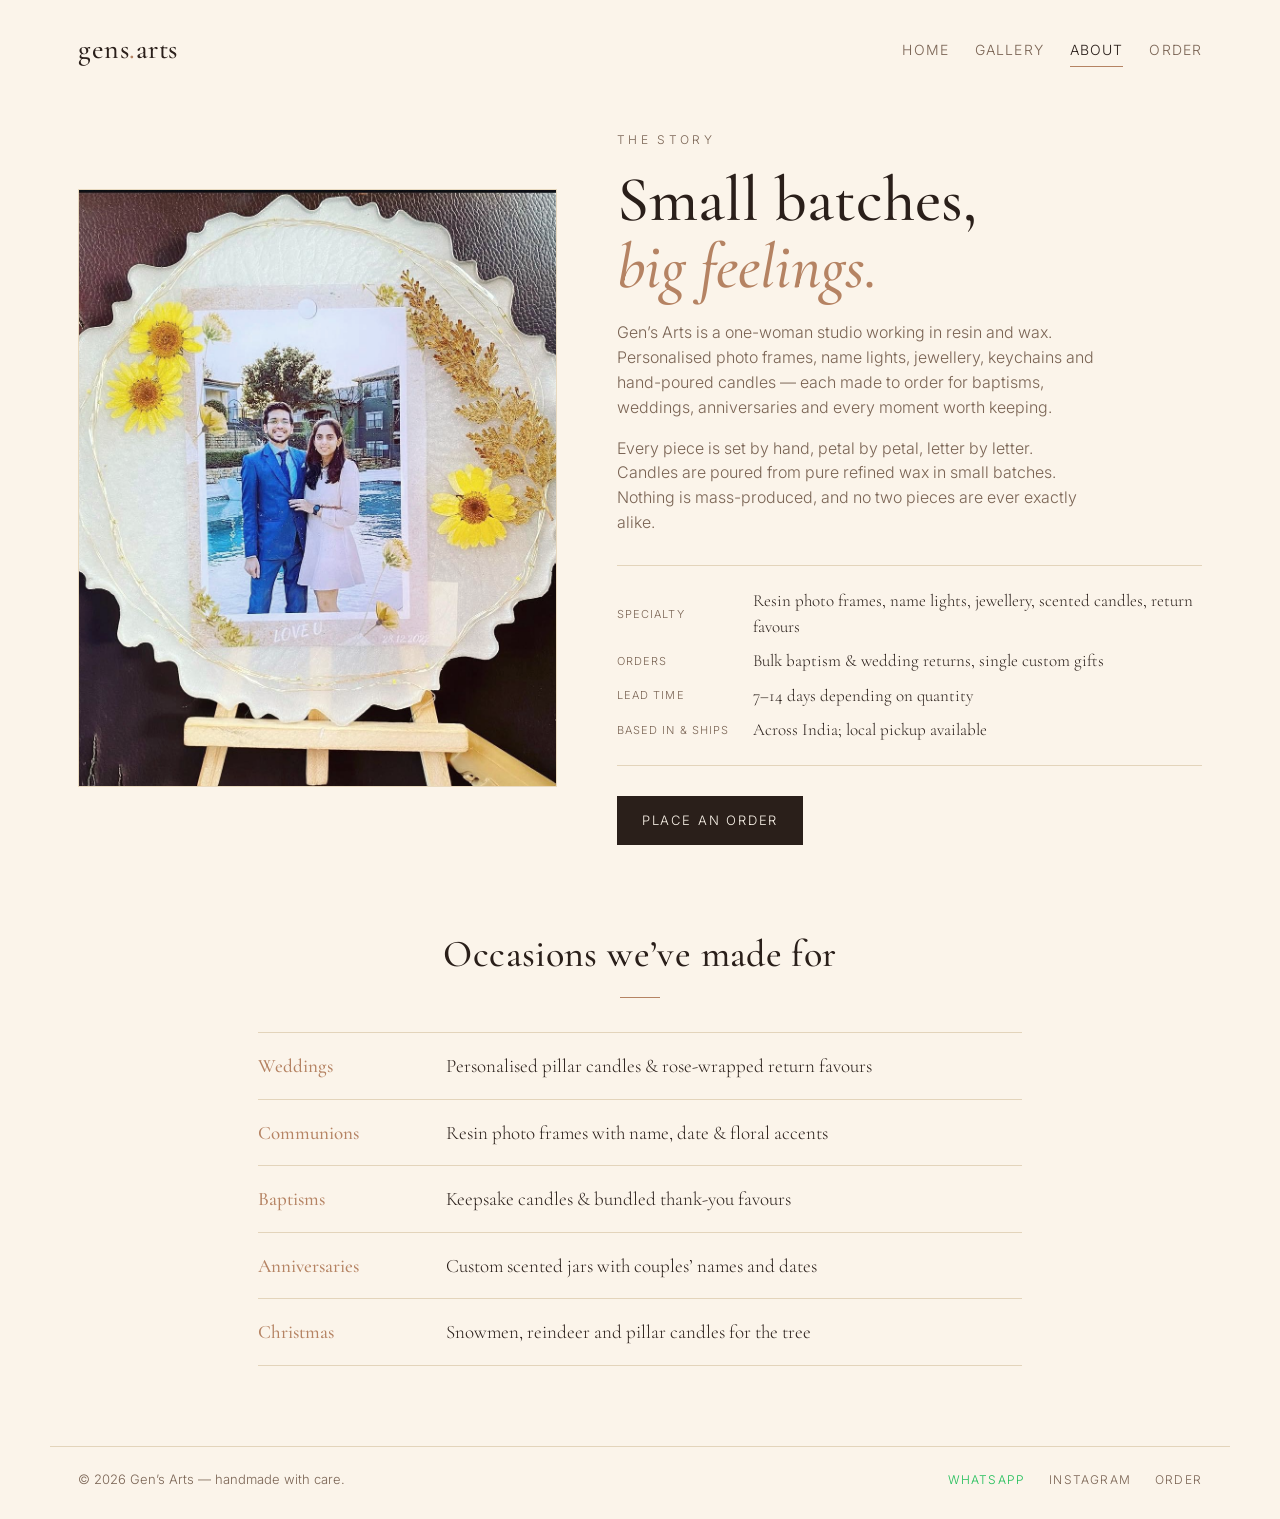
==== about.html @ d647cb42 "Initial site — Gen's Arts (gensarts.in)" ====
<!doctype html>
<html lang="en">
<head>
<meta charset="utf-8" />
<meta name="viewport" content="width=device-width, initial-scale=1" />
<title>About — Gen's Arts</title>
<link rel="preconnect" href="https://fonts.googleapis.com" />
<link rel="preconnect" href="https://fonts.gstatic.com" crossorigin />
<link href="https://fonts.googleapis.com/css2?family=Cormorant+Garamond:ital,wght@0,400;0,500;0,600;1,400&family=Inter:wght@300;400;500&display=swap" rel="stylesheet" />
<link rel="stylesheet" href="styles.css" />
</head>
<body>

<header class="nav">
  <a class="brand" href="index.html">gens<span>.</span>arts</a>
  <nav>
    <a href="index.html">Home</a>
    <a href="gallery.html">Gallery</a>
    <a href="about.html" class="active">About</a>
    <a href="contact.html">Order</a>
  </nav>
</header>

<section class="about">
  <div class="about-img">
    <img src="images/gens-21.jpg" alt="Resin photo frame keepsake by Gen's Arts" />
  </div>
  <div class="about-copy">
    <p class="eyebrow">The story</p>
    <h1>Small batches,<br/><em>big feelings.</em></h1>
    <p>
      Gen&rsquo;s Arts is a one-woman studio working in resin and wax.
      Personalised photo frames, name lights, jewellery, keychains
      and hand-poured candles &mdash; each made to order for baptisms,
      weddings, anniversaries and every moment worth keeping.
    </p>
    <p>
      Every piece is set by hand, petal by petal, letter by letter.
      Candles are poured from pure refined wax in small batches. Nothing
      is mass-produced, and no two pieces are ever exactly alike.
    </p>

    <dl class="meta">
      <dt>Specialty</dt><dd>Resin photo frames, name lights, jewellery, scented candles, return favours</dd>
      <dt>Orders</dt><dd>Bulk baptism &amp; wedding returns, single custom gifts</dd>
      <dt>Lead time</dt><dd>7&ndash;14 days depending on quantity</dd>
      <dt>Based in &amp; ships</dt><dd>Across India; local pickup available</dd>
    </dl>

    <a href="contact.html" class="btn">Place an order</a>
  </div>
</section>

<section class="press">
  <h2 class="section-title">Occasions we&rsquo;ve made for</h2>
  <ul class="press-list">
    <li><span>Weddings</span> Personalised pillar candles &amp; rose-wrapped return favours</li>
    <li><span>Communions</span> Resin photo frames with name, date &amp; floral accents</li>
    <li><span>Baptisms</span> Keepsake candles &amp; bundled thank-you favours</li>
    <li><span>Anniversaries</span> Custom scented jars with couples&rsquo; names and dates</li>
    <li><span>Christmas</span> Snowmen, reindeer and pillar candles for the tree</li>
  </ul>
</section>

<footer class="foot">
  <div>&copy; <span id="yr"></span> Gen&rsquo;s Arts &mdash; handmade with care.</div>
  <div class="socials">
    <a href="https://wa.me/918454020425" target="_blank" rel="noopener" class="wa">WhatsApp</a>
    <a href="https://www.instagram.com/gens.arts/" target="_blank" rel="noopener">Instagram</a>
    <a href="contact.html">Order</a>
  </div>
</footer>

<script src="script.js"></script>
</body>
</html>
---- styles.css ----
/* gens.arts — aesthetic portfolio */

:root{
  --bg:        #fbf4ea;   /* candle-wax ivory */
  --bg-soft:   #f1e6d3;
  --ink:       #2a1f1a;   /* warm near-black */
  --muted:     #7a6454;
  --accent:    #b58363;   /* rose-gold / caramel */
  --line:      #e3d4bb;
  --serif:     "Cormorant Garamond", Georgia, serif;
  --sans:      "Inter", system-ui, -apple-system, sans-serif;
  --max:       1180px;
}

*{box-sizing:border-box}
html,body{margin:0;padding:0}
body{
  font-family:var(--sans);
  color:var(--ink);
  background:var(--bg);
  line-height:1.55;
  font-weight:300;
  -webkit-font-smoothing:antialiased;
  text-rendering:optimizeLegibility;
}

img{max-width:100%;display:block}
a{color:inherit;text-decoration:none;transition:color .2s ease,opacity .2s ease}
a:hover{color:var(--accent)}

/* ---------- nav ---------- */
.nav{
  max-width:var(--max);
  margin:0 auto;
  padding:28px 28px 0;
  display:flex;
  align-items:center;
  justify-content:space-between;
  flex-wrap:wrap;
  gap:14px;
}
.brand{
  font-family:var(--serif);
  font-size:28px;
  letter-spacing:.02em;
  font-weight:500;
}
.brand span{color:var(--accent)}
.nav nav{display:flex;gap:26px;font-size:14px;letter-spacing:.08em;text-transform:uppercase}
.nav nav a{position:relative;padding:6px 0;color:var(--muted)}
.nav nav a.active,.nav nav a:hover{color:var(--ink)}
.nav nav a.active::after{
  content:"";position:absolute;left:0;right:0;bottom:0;height:1px;background:var(--accent);
}

/* ---------- hero ---------- */
.hero{
  max-width:var(--max);
  margin:60px auto 40px;
  padding:0 28px;
  display:grid;
  grid-template-columns:1.1fr .9fr;
  gap:60px;
  align-items:center;
}
.eyebrow{
  font-size:12px;
  letter-spacing:.28em;
  text-transform:uppercase;
  color:var(--muted);
  margin:0 0 14px;
}
.hero h1{
  font-family:var(--serif);
  font-weight:500;
  font-size:clamp(44px,6vw,84px);
  line-height:1.02;
  margin:0 0 22px;
  letter-spacing:-.01em;
}
.hero h1 em{color:var(--accent);font-style:italic;font-weight:400}
.lede{
  font-family:var(--serif);
  font-size:20px;
  color:var(--muted);
  max-width:40ch;
  margin:0 0 30px;
}
.cta-row{display:flex;gap:14px;flex-wrap:wrap}

.btn{
  display:inline-block;
  padding:13px 24px;
  border:1px solid var(--ink);
  background:var(--ink);
  color:var(--bg);
  font-size:13px;
  letter-spacing:.14em;
  text-transform:uppercase;
  cursor:pointer;
  transition:all .2s ease;
}
.btn:hover{background:transparent;color:var(--ink)}
.btn.ghost{background:transparent;color:var(--ink)}
.btn.ghost:hover{background:var(--ink);color:var(--bg)}
.btn.small{padding:10px 18px;font-size:12px}

.hero-art .frame{
  position:relative;
  padding:18px;
  background:var(--bg-soft);
  border:1px solid var(--line);
  box-shadow:0 30px 60px -30px rgba(31,26,23,.25);
  transform:rotate(-1.2deg);
}
.hero-art .frame img{
  width:100%;
  aspect-ratio:4/5;
  object-fit:cover;
  filter:sepia(.08) saturate(.95);
}
.hero-art .frame::before{
  content:"";
  position:absolute;inset:-1px;
  border:1px solid var(--line);
  transform:rotate(2deg);
  z-index:-1;
}

/* ---------- section ---------- */
.section-title{
  font-family:var(--serif);
  font-size:38px;
  font-weight:500;
  text-align:center;
  margin:0 0 34px;
  letter-spacing:.01em;
}
.section-title::after{
  content:"";
  display:block;
  width:40px;height:1px;background:var(--accent);
  margin:14px auto 0;
}

/* ---------- strip (home grid) ---------- */
.strip{
  max-width:var(--max);
  margin:60px auto;
  padding:0 28px;
}
.grid{
  display:grid;
  grid-template-columns:repeat(4,1fr);
  gap:22px;
}
.grid figure{
  margin:0;
  background:var(--bg-soft);
  padding:10px 10px 0;
  border:1px solid var(--line);
}
.grid figure img{
  width:100%;
  aspect-ratio:3/4;
  object-fit:cover;
}
.grid figcaption{
  font-family:var(--serif);
  font-style:italic;
  font-size:15px;
  color:var(--muted);
  text-align:center;
  padding:10px 4px 12px;
}
.more{text-align:center;margin-top:30px}

/* ---------- quote ---------- */
.quote{
  max-width:820px;
  margin:100px auto;
  padding:0 28px;
  text-align:center;
}
.quote blockquote{
  font-family:var(--serif);
  font-style:italic;
  font-size:clamp(22px,3vw,30px);
  line-height:1.4;
  color:var(--ink);
  margin:0;
  position:relative;
}
.quote blockquote::before,.quote blockquote::after{
  content:"";display:block;width:30px;height:1px;background:var(--accent);margin:20px auto;
}

/* ---------- page head (gallery / contact) ---------- */
.page-head{
  max-width:var(--max);
  margin:60px auto 40px;
  padding:0 28px;
  text-align:center;
}
.page-head h1{
  font-family:var(--serif);
  font-size:clamp(40px,5vw,66px);
  font-weight:500;
  margin:0 0 14px;
}
.page-head .lede{margin:0 auto 30px}
.filters{
  display:inline-flex;
  flex-wrap:wrap;
  justify-content:center;
  gap:6px;
  padding:6px;
  background:var(--bg-soft);
  border:1px solid var(--line);
  max-width:100%;
}
.filters button{
  font:inherit;
  font-size:12px;
  letter-spacing:.14em;
  text-transform:uppercase;
  padding:10px 16px;
  border:0;
  background:transparent;
  color:var(--muted);
  cursor:pointer;
  transition:all .2s ease;
  white-space:nowrap;
}
.filters button:hover{color:var(--ink)}
.filters button.on{background:var(--ink);color:var(--bg)}

/* ---------- masonry gallery ---------- */
.masonry{
  max-width:var(--max);
  margin:40px auto 80px;
  padding:0 28px;
  columns:3 260px;
  column-gap:22px;
}
.masonry figure{
  break-inside:avoid;
  margin:0 0 22px;
  background:var(--bg-soft);
  padding:12px 12px 0;
  border:1px solid var(--line);
  cursor:zoom-in;
  transition:transform .3s ease,box-shadow .3s ease;
}
.masonry figure:hover{
  transform:translateY(-4px);
  box-shadow:0 20px 40px -20px rgba(31,26,23,.25);
}
.masonry figure img{width:100%}
.masonry figcaption{
  font-family:var(--serif);
  font-style:italic;
  font-size:14px;
  color:var(--muted);
  padding:10px 4px 14px;
  text-align:center;
}
.masonry figure.hide{display:none}

/* ---------- lightbox ---------- */
.lightbox{
  position:fixed;inset:0;z-index:50;
  background:rgba(31,26,23,.92);
  display:flex;align-items:center;justify-content:center;flex-direction:column;
  padding:40px;
}
.lightbox[hidden]{display:none}
.lightbox img{max-width:min(90vw,900px);max-height:80vh;object-fit:contain}
.lightbox p{color:var(--bg);font-family:var(--serif);font-style:italic;margin:18px 0 0}
.lightbox .close{
  position:absolute;top:20px;right:28px;
  background:transparent;border:0;color:var(--bg);
  font-size:36px;cursor:pointer;line-height:1;
}

/* ---------- about ---------- */
.about{
  max-width:var(--max);
  margin:60px auto;
  padding:0 28px;
  display:grid;
  grid-template-columns:.9fr 1.1fr;
  gap:60px;
  align-items:center;
}
.about-img img{
  aspect-ratio:4/5;
  object-fit:cover;
  filter:sepia(.1) saturate(.9);
  border:1px solid var(--line);
}
.about-copy h1{
  font-family:var(--serif);
  font-size:clamp(40px,5vw,64px);
  font-weight:500;
  line-height:1.05;
  margin:0 0 20px;
}
.about-copy h1 em{color:var(--accent);font-style:italic}
.about-copy p{color:var(--muted);max-width:48ch;margin:0 0 16px}
.meta{
  display:grid;
  grid-template-columns:auto 1fr;
  gap:8px 24px;
  margin:30px 0;
  padding:22px 0;
  border-top:1px solid var(--line);
  border-bottom:1px solid var(--line);
  font-size:14px;
}
.meta dt{color:var(--muted);letter-spacing:.1em;text-transform:uppercase;font-size:11px;align-self:center}
.meta dd{margin:0;font-family:var(--serif);font-size:17px}

.press{
  max-width:820px;
  margin:80px auto;
  padding:0 28px;
}
.press-list{
  list-style:none;padding:0;margin:0;
}
.press-list li{
  display:grid;
  grid-template-columns:160px 1fr;
  gap:28px;
  padding:18px 0;
  border-top:1px solid var(--line);
  font-family:var(--serif);
  font-size:19px;
}
.press-list li:last-child{border-bottom:1px solid var(--line)}
.press-list span{color:var(--accent);font-weight:500}
.press-list em{color:var(--muted)}

/* ---------- contact ---------- */
.contact{
  max-width:var(--max);
  margin:60px auto;
  padding:0 28px;
  display:grid;
  grid-template-columns:1fr 1fr;
  gap:60px;
  align-items:start;
}
.contact h1{
  font-family:var(--serif);
  font-size:clamp(44px,5vw,70px);
  font-weight:500;
  margin:0 0 18px;
}
.contact .lede{margin:0 0 30px}
.links{list-style:none;padding:0;margin:0}
.links li{
  display:flex;gap:16px;
  padding:14px 0;
  border-bottom:1px solid var(--line);
  font-family:var(--serif);
  font-size:18px;
}
.links li strong{
  font-family:var(--sans);
  font-weight:400;
  font-size:11px;
  letter-spacing:.18em;
  text-transform:uppercase;
  color:var(--muted);
  width:100px;align-self:center;
}

.form{
  display:grid;gap:16px;
  padding:32px;
  background:var(--bg-soft);
  border:1px solid var(--line);
}
.form label{
  display:grid;gap:6px;
  font-size:11px;letter-spacing:.16em;text-transform:uppercase;color:var(--muted);
}
.form input,.form textarea,.form select{
  font:inherit;
  font-size:15px;
  padding:12px 14px;
  background:var(--bg);
  border:1px solid var(--line);
  color:var(--ink);
  border-radius:0;
  outline:none;
}
.form input:focus,.form textarea:focus,.form select:focus{border-color:var(--accent)}
.form .fine{font-size:12px;color:var(--muted);margin:0;letter-spacing:normal;text-transform:none}

/* ---------- footer ---------- */
.foot{
  max-width:var(--max);
  margin:40px auto 30px;
  padding:22px 28px 0;
  border-top:1px solid var(--line);
  display:flex;justify-content:space-between;align-items:center;flex-wrap:wrap;gap:14px;
  font-size:13px;color:var(--muted);
}
.socials a{margin-left:20px;letter-spacing:.1em;text-transform:uppercase;font-size:12px}

/* ---------- whatsapp inline button ---------- */
.btn.wa{
  background:#25d366;border-color:#25d366;color:#fff;
}
.btn.wa:hover{background:#1ebe58;border-color:#1ebe58;color:#fff}
.socials a.wa{color:#1ebe58}
.socials a.wa:hover{color:#168f43}

/* ---------- motion ---------- */
figure,.hero-copy,.about-copy,.about-img,.hero-art{
  animation:rise .9s ease both;
}
@keyframes rise{
  from{opacity:0;transform:translateY(14px)}
  to{opacity:1;transform:none}
}

/* ---------- responsive ---------- */
@media (max-width:820px){
  .hero,.about,.contact{grid-template-columns:1fr;gap:40px}
  .grid{grid-template-columns:repeat(2,1fr)}
  .nav{padding:20px 20px 0}
  .nav nav{gap:16px;font-size:12px}
  .filters button{padding:9px 12px;font-size:11px;letter-spacing:.1em}
  .masonry{columns:2 200px;column-gap:16px}
  .masonry figure{margin-bottom:16px}
  .press-list li{grid-template-columns:120px 1fr;gap:18px;font-size:17px}
}

@media (max-width:560px){
  html,body{overflow-x:hidden}
  .nav{padding:18px 16px 0;gap:10px}
  .nav nav{gap:12px}
  .brand{font-size:24px}
  .hero{margin:32px auto 24px;padding:0 18px;gap:30px}
  .hero h1{font-size:42px;margin-bottom:16px}
  .lede{font-size:17px;margin-bottom:22px}
  .cta-row{gap:10px}
  .cta-row .btn{flex:1 1 100%;text-align:center;padding:14px 18px}
  .hero-art .frame{transform:none;padding:12px}
  .hero-art .frame::before{display:none}
  .strip,.page-head,.about,.press,.contact,.quote{margin:36px auto;padding:0 18px}
  .section-title{font-size:30px;margin-bottom:24px}
  .grid{grid-template-columns:1fr;gap:16px}
  .grid figure img{aspect-ratio:4/3}
  .filters{gap:4px;padding:4px}
  .filters button{padding:8px 10px;font-size:10.5px;letter-spacing:.08em}
  .masonry{margin:24px auto 50px;padding:0 18px;columns:1;column-gap:0}
  .masonry figure{margin-bottom:16px}
  .page-head h1{font-size:38px}
  .about-img img{aspect-ratio:4/3}
  .about-copy h1{font-size:38px}
  .meta{grid-template-columns:1fr;gap:4px 0;padding:18px 0}
  .meta dt{margin-top:10px}
  .press-list li{grid-template-columns:1fr;gap:4px;font-size:16px;padding:14px 0}
  .press-list span{font-size:14px}
  .contact h1{font-size:40px}
  .links li{flex-direction:column;align-items:flex-start;gap:2px;font-size:17px}
  .links li strong{width:auto;margin-bottom:2px}
  .form{padding:22px}
  .foot{padding:22px 18px 28px;font-size:12px;flex-direction:column-reverse;align-items:center;gap:14px;text-align:center}
  .socials{display:flex;flex-wrap:wrap;justify-content:center;gap:0}
  .socials a{margin:0 10px}
  .lightbox{padding:20px}
  .lightbox .close{top:12px;right:16px;font-size:32px}
}
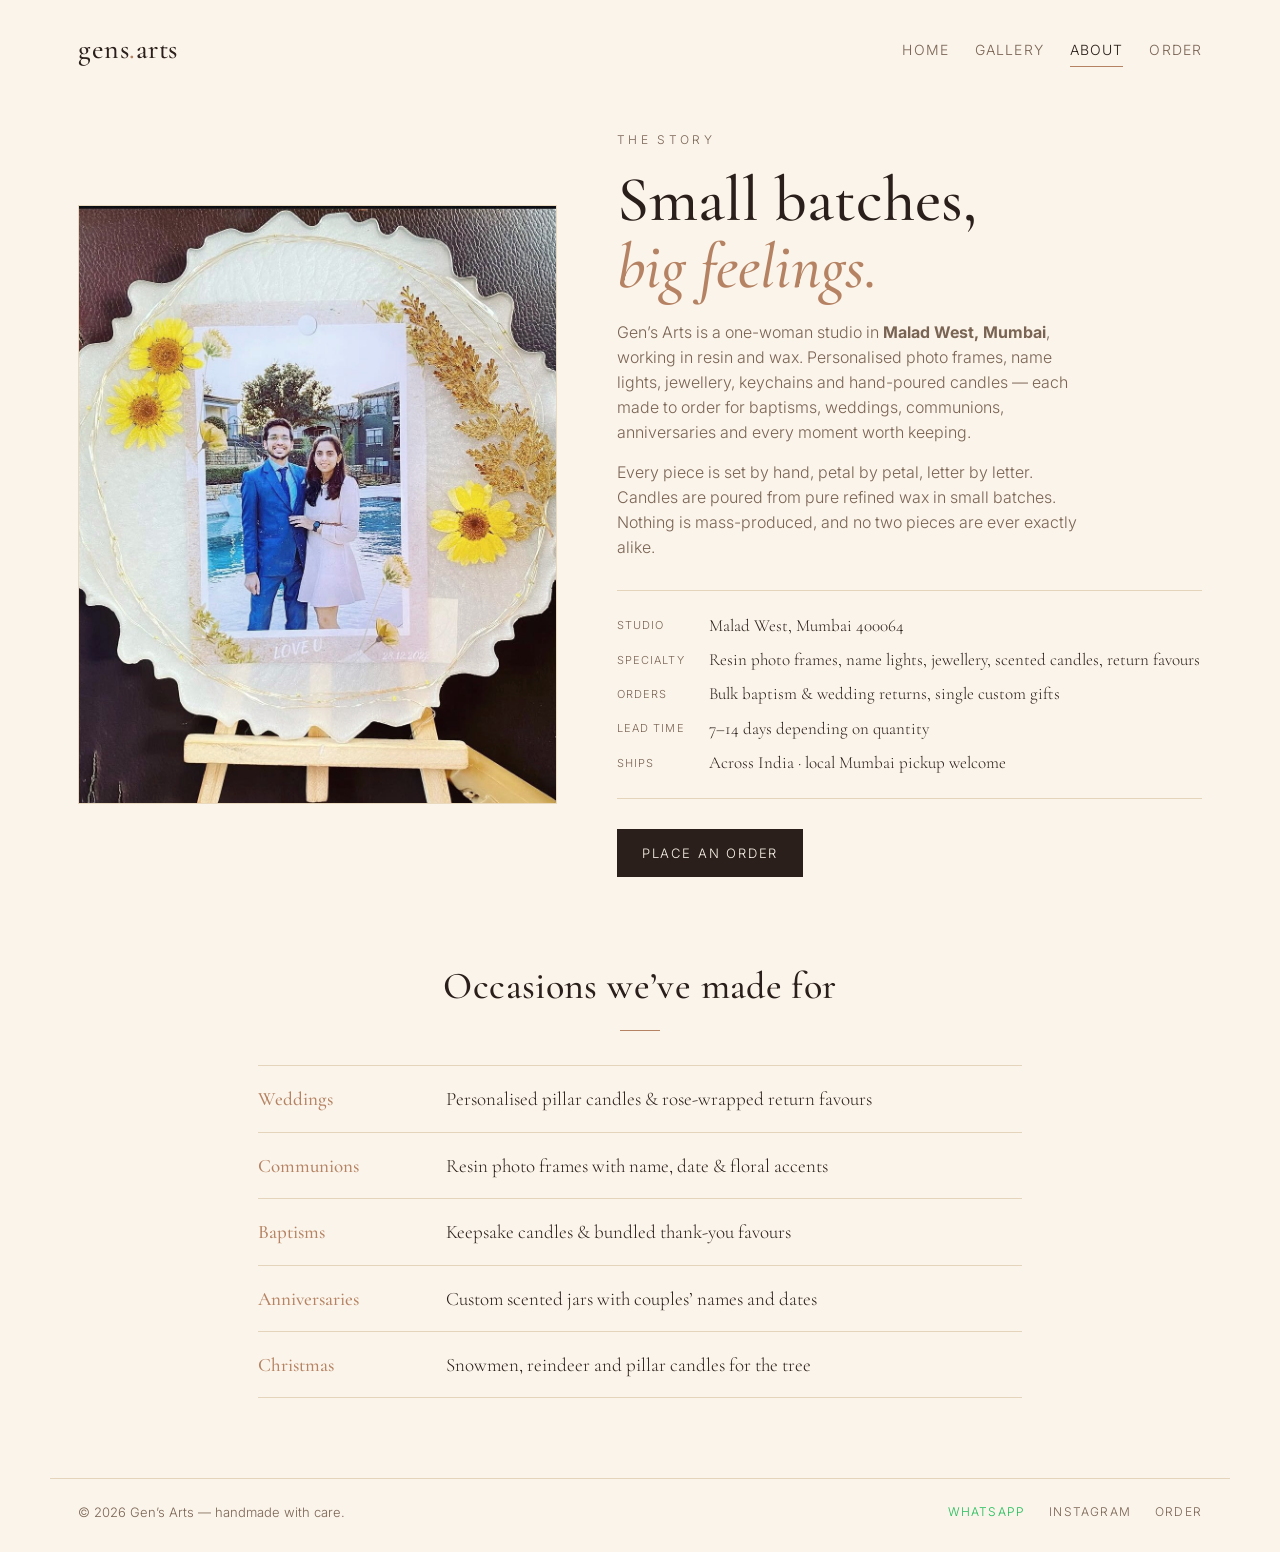
==== commit 0b208c1f: "SEO: meta tags, LocalBusiness schema, sitemap, favicon, Malad West Mumbai targeting" ====
--- a/about.html
+++ b/about.html
@@ -3,21 +3,41 @@
 <head>
 <meta charset="utf-8" />
 <meta name="viewport" content="width=device-width, initial-scale=1" />
-<title>About — Gen's Arts</title>
+<title>About Gen's Arts — Handmade Resin & Candle Studio in Malad West, Mumbai</title>
+<meta name="description" content="Gen's Arts is a small-batch studio in Malad West, Mumbai. Personalised resin photo frames, name lights, jewellery, keychains and hand-poured scented candles — each piece made by hand." />
+<meta name="keywords" content="Gen's Arts Mumbai, resin studio Malad, handmade candles Mumbai, small batch candle maker, personalised gifts Mumbai" />
+<link rel="canonical" href="https://gensarts.in/about" />
+<link rel="icon" type="image/svg+xml" href="/favicon.svg" />
+
+<meta property="og:type" content="website" />
+<meta property="og:url" content="https://gensarts.in/about" />
+<meta property="og:site_name" content="Gen's Arts" />
+<meta property="og:title" content="About Gen's Arts" />
+<meta property="og:description" content="Handmade resin & candle studio in Malad West, Mumbai. Personalised pieces for baptisms, weddings, communions and festive events." />
+<meta property="og:image" content="https://gensarts.in/images/gens-21.jpg" />
+<meta property="og:locale" content="en_IN" />
+
+<meta name="twitter:card" content="summary_large_image" />
+<meta name="twitter:title" content="About Gen's Arts" />
+<meta name="twitter:description" content="Handmade resin & candle studio in Malad West, Mumbai." />
+<meta name="twitter:image" content="https://gensarts.in/images/gens-21.jpg" />
+
+<meta name="theme-color" content="#b58363" />
+
 <link rel="preconnect" href="https://fonts.googleapis.com" />
 <link rel="preconnect" href="https://fonts.gstatic.com" crossorigin />
 <link href="https://fonts.googleapis.com/css2?family=Cormorant+Garamond:ital,wght@0,400;0,500;0,600;1,400&family=Inter:wght@300;400;500&display=swap" rel="stylesheet" />
-<link rel="stylesheet" href="styles.css" />
+<link rel="stylesheet" href="/styles.css" />
 </head>
 <body>
 
 <header class="nav">
-  <a class="brand" href="index.html">gens<span>.</span>arts</a>
+  <a class="brand" href="/">gens<span>.</span>arts</a>
   <nav>
-    <a href="index.html">Home</a>
-    <a href="gallery.html">Gallery</a>
-    <a href="about.html" class="active">About</a>
-    <a href="contact.html">Order</a>
+    <a href="/">Home</a>
+    <a href="/gallery">Gallery</a>
+    <a href="/about" class="active">About</a>
+    <a href="/contact">Order</a>
   </nav>
 </header>
 
@@ -29,10 +49,10 @@
     <p class="eyebrow">The story</p>
     <h1>Small batches,<br/><em>big feelings.</em></h1>
     <p>
-      Gen&rsquo;s Arts is a one-woman studio working in resin and wax.
-      Personalised photo frames, name lights, jewellery, keychains
-      and hand-poured candles &mdash; each made to order for baptisms,
-      weddings, anniversaries and every moment worth keeping.
+      Gen&rsquo;s Arts is a one-woman studio in <strong>Malad West, Mumbai</strong>,
+      working in resin and wax. Personalised photo frames, name lights, jewellery,
+      keychains and hand-poured candles &mdash; each made to order for baptisms,
+      weddings, communions, anniversaries and every moment worth keeping.
     </p>
     <p>
       Every piece is set by hand, petal by petal, letter by letter.
@@ -41,13 +61,14 @@
     </p>
 
     <dl class="meta">
+      <dt>Studio</dt><dd>Malad West, Mumbai 400064</dd>
       <dt>Specialty</dt><dd>Resin photo frames, name lights, jewellery, scented candles, return favours</dd>
       <dt>Orders</dt><dd>Bulk baptism &amp; wedding returns, single custom gifts</dd>
       <dt>Lead time</dt><dd>7&ndash;14 days depending on quantity</dd>
-      <dt>Based in &amp; ships</dt><dd>Across India; local pickup available</dd>
+      <dt>Ships</dt><dd>Across India &middot; local Mumbai pickup welcome</dd>
     </dl>
 
-    <a href="contact.html" class="btn">Place an order</a>
+    <a href="/contact" class="btn">Place an order</a>
   </div>
 </section>
 
@@ -67,10 +88,10 @@
   <div class="socials">
     <a href="https://wa.me/918454020425" target="_blank" rel="noopener" class="wa">WhatsApp</a>
     <a href="https://www.instagram.com/gens.arts/" target="_blank" rel="noopener">Instagram</a>
-    <a href="contact.html">Order</a>
+    <a href="/contact">Order</a>
   </div>
 </footer>
 
-<script src="script.js"></script>
+<script src="/script.js"></script>
 </body>
 </html>
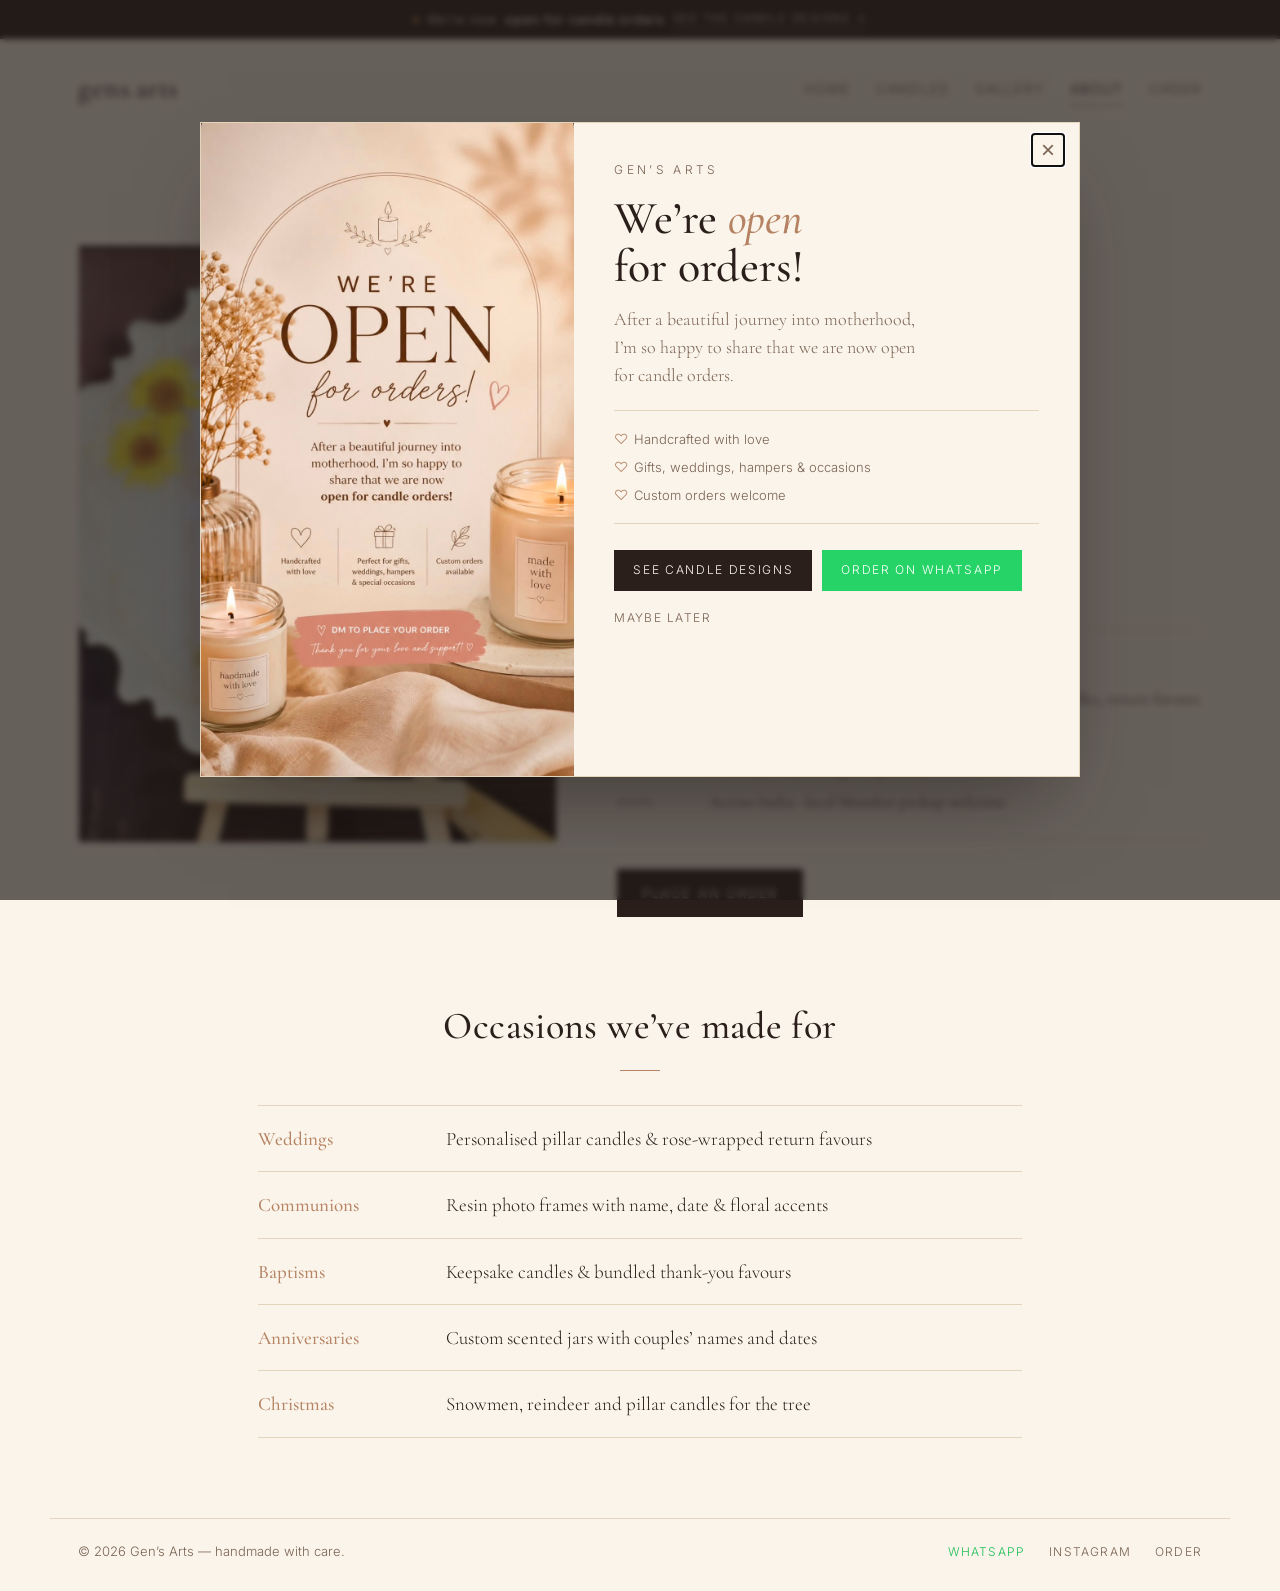
==== commit 51c45d8b: "Add candles gallery, open-for-orders popup and follow-up toast New /candles page with 11 designs acr" ====
--- a/about.html
+++ b/about.html
@@ -35,6 +35,7 @@
   <a class="brand" href="/">gens<span>.</span>arts</a>
   <nav>
     <a href="/">Home</a>
+    <a href="/candles">Candles</a>
     <a href="/gallery">Gallery</a>
     <a href="/about" class="active">About</a>
     <a href="/contact">Order</a>
--- a/styles.css
+++ b/styles.css
@@ -174,6 +174,7 @@
   padding:10px 4px 12px;
 }
 .more{text-align:center;margin-top:30px}
+.more .btn{margin:0 5px 8px}
 
 /* ---------- quote ---------- */
 .quote{
@@ -418,6 +419,201 @@
 .btn.wa:hover{background:#1ebe58;border-color:#1ebe58;color:#fff}
 .socials a.wa{color:#1ebe58}
 .socials a.wa:hover{color:#168f43}
+
+/* ---------- announcement bar ---------- */
+.annbar{
+  background:var(--ink);
+  color:var(--bg);
+  font-size:12.5px;
+  letter-spacing:.08em;
+  text-align:center;
+  padding:10px 18px;
+  display:flex;
+  align-items:center;
+  justify-content:center;
+  gap:8px;
+  flex-wrap:wrap;
+}
+.annbar strong{font-weight:500}
+.annbar a{
+  color:var(--bg);
+  border-bottom:1px solid rgba(251,244,234,.45);
+  padding-bottom:1px;
+  text-transform:uppercase;
+  font-size:11px;
+  letter-spacing:.14em;
+}
+.annbar a:hover{color:var(--accent);border-color:var(--accent)}
+.annbar .dot{
+  width:6px;height:6px;border-radius:50%;
+  background:var(--accent);
+  flex:0 0 auto;
+  animation:glow 2.4s ease-in-out infinite;
+}
+@keyframes glow{
+  0%,100%{opacity:1;box-shadow:0 0 0 0 rgba(181,131,99,.6)}
+  50%{opacity:.55;box-shadow:0 0 0 5px rgba(181,131,99,0)}
+}
+
+/* ---------- open-for-orders popup ---------- */
+body.no-scroll{overflow:hidden}
+.popup{
+  position:fixed;inset:0;z-index:60;
+  background:rgba(31,26,23,.68);
+  backdrop-filter:blur(3px);
+  display:flex;align-items:center;justify-content:center;
+  padding:24px;
+  animation:fade .35s ease both;
+}
+.popup[hidden]{display:none}
+@keyframes fade{from{opacity:0}to{opacity:1}}
+
+.popup-card{
+  position:relative;
+  display:grid;
+  grid-template-columns:.85fr 1.15fr;
+  width:min(880px,100%);
+  max-height:88vh;
+  background:var(--bg);
+  border:1px solid var(--line);
+  box-shadow:0 40px 80px -30px rgba(31,26,23,.55);
+  overflow:hidden;
+  animation:pop .45s cubic-bezier(.2,.8,.3,1) both;
+}
+@keyframes pop{from{opacity:0;transform:translateY(18px) scale(.98)}to{opacity:1;transform:none}}
+
+.popup-art{background:var(--bg-soft);overflow:hidden}
+.popup-art img{width:100%;height:100%;object-fit:cover;object-position:center 28%}
+
+.popup-copy{
+  padding:38px 40px;
+  overflow-y:auto;
+}
+.popup-copy h2{
+  font-family:var(--serif);
+  font-weight:500;
+  font-size:clamp(32px,4vw,46px);
+  line-height:1.05;
+  margin:0 0 16px;
+}
+.popup-copy h2 em{color:var(--accent);font-style:italic}
+.popup-lede{
+  font-family:var(--serif);
+  font-size:18px;
+  color:var(--muted);
+  margin:0 0 20px;
+  max-width:36ch;
+}
+.popup-points{
+  list-style:none;
+  margin:0 0 26px;
+  padding:18px 0;
+  border-top:1px solid var(--line);
+  border-bottom:1px solid var(--line);
+  font-size:13px;
+  color:var(--muted);
+  display:grid;
+  gap:8px;
+}
+.popup-points li{position:relative;padding-left:20px}
+.popup-points li::before{
+  content:"\2661";
+  position:absolute;left:0;top:-1px;
+  color:var(--accent);
+  font-size:14px;
+}
+.popup-cta{display:flex;gap:10px;flex-wrap:wrap}
+.popup-later{
+  display:block;
+  margin:18px 0 0;
+  padding:0;
+  border:0;background:transparent;
+  font:inherit;font-size:12px;
+  letter-spacing:.12em;text-transform:uppercase;
+  color:var(--muted);
+  cursor:pointer;
+}
+.popup-later:hover{color:var(--ink)}
+.popup-close{
+  position:absolute;top:10px;right:14px;z-index:2;
+  background:var(--bg);border:1px solid var(--line);
+  width:34px;height:34px;
+  font-size:24px;line-height:1;
+  color:var(--muted);
+  cursor:pointer;
+  transition:all .2s ease;
+}
+.popup-close:hover{background:var(--ink);color:var(--bg);border-color:var(--ink)}
+
+/* ---------- follow-up toast ---------- */
+.toast{
+  position:fixed;
+  right:24px;bottom:24px;z-index:55;
+  width:min(340px,calc(100vw - 32px));
+  padding:22px 24px 24px;
+  background:var(--bg);
+  border:1px solid var(--line);
+  border-left:3px solid var(--accent);
+  box-shadow:0 26px 50px -24px rgba(31,26,23,.5);
+  opacity:0;
+  transform:translateY(18px);
+  transition:opacity .4s ease,transform .4s cubic-bezier(.2,.8,.3,1);
+}
+.toast.in{opacity:1;transform:none}
+.toast-kicker{
+  font-family:var(--serif);
+  font-style:italic;
+  font-size:20px;
+  margin:0 0 8px;
+  color:var(--ink);
+}
+.toast-body{
+  font-size:13.5px;
+  line-height:1.6;
+  color:var(--muted);
+  margin:0 0 18px;
+}
+.toast-close{
+  position:absolute;top:8px;right:10px;
+  background:transparent;border:0;
+  font-size:22px;line-height:1;
+  color:var(--muted);
+  cursor:pointer;
+}
+.toast-close:hover{color:var(--ink)}
+
+/* ---------- home candles band ---------- */
+.band{
+  max-width:var(--max);
+  margin:70px auto;
+  padding:0 28px;
+  display:grid;
+  grid-template-columns:1.15fr .85fr;
+  gap:50px;
+  align-items:center;
+}
+.band-copy h2{
+  font-family:var(--serif);
+  font-weight:500;
+  font-size:clamp(32px,4vw,46px);
+  line-height:1.08;
+  margin:0 0 16px;
+}
+.band-copy h2 em{color:var(--accent);font-style:italic}
+.band-copy p{color:var(--muted);max-width:46ch;margin:0 0 24px}
+.band-art{
+  display:grid;
+  grid-template-columns:1fr 1fr;
+  gap:12px;
+}
+.band-art img{
+  width:100%;
+  aspect-ratio:3/4;
+  object-fit:cover;
+  border:1px solid var(--line);
+}
+.band-art img:first-child{transform:translateY(-14px)}
+.band-art img:last-child{transform:translateY(14px)}
 
 /* ---------- motion ---------- */
 figure,.hero-copy,.about-copy,.about-img,.hero-art{
@@ -438,6 +634,10 @@
   .masonry{columns:2 200px;column-gap:16px}
   .masonry figure{margin-bottom:16px}
   .press-list li{grid-template-columns:120px 1fr;gap:18px;font-size:17px}
+  .band{grid-template-columns:1fr;gap:34px}
+  .popup-card{grid-template-columns:1fr}
+  .popup-art{max-height:200px}
+  .popup-copy{padding:28px 26px}
 }
 
 @media (max-width:560px){
@@ -476,4 +676,17 @@
   .socials a{margin:0 10px}
   .lightbox{padding:20px}
   .lightbox .close{top:12px;right:16px;font-size:32px}
-}
+  .annbar{font-size:11.5px;padding:9px 14px;gap:6px;letter-spacing:.05em}
+  .annbar a{font-size:10.5px;letter-spacing:.1em}
+  .popup{padding:14px}
+  .popup-card{max-height:92vh}
+  .popup-art{max-height:150px}
+  .popup-copy{padding:24px 20px}
+  .popup-lede{font-size:16px}
+  .popup-cta .btn{flex:1 1 100%;text-align:center}
+  .band{margin:40px auto;padding:0 18px;gap:26px}
+  .band-art img:first-child,.band-art img:last-child{transform:none}
+  .toast{right:12px;left:12px;bottom:12px;width:auto;padding:18px 20px 20px}
+  .toast-kicker{font-size:18px}
+  .toast .btn{display:block;text-align:center}
+}
